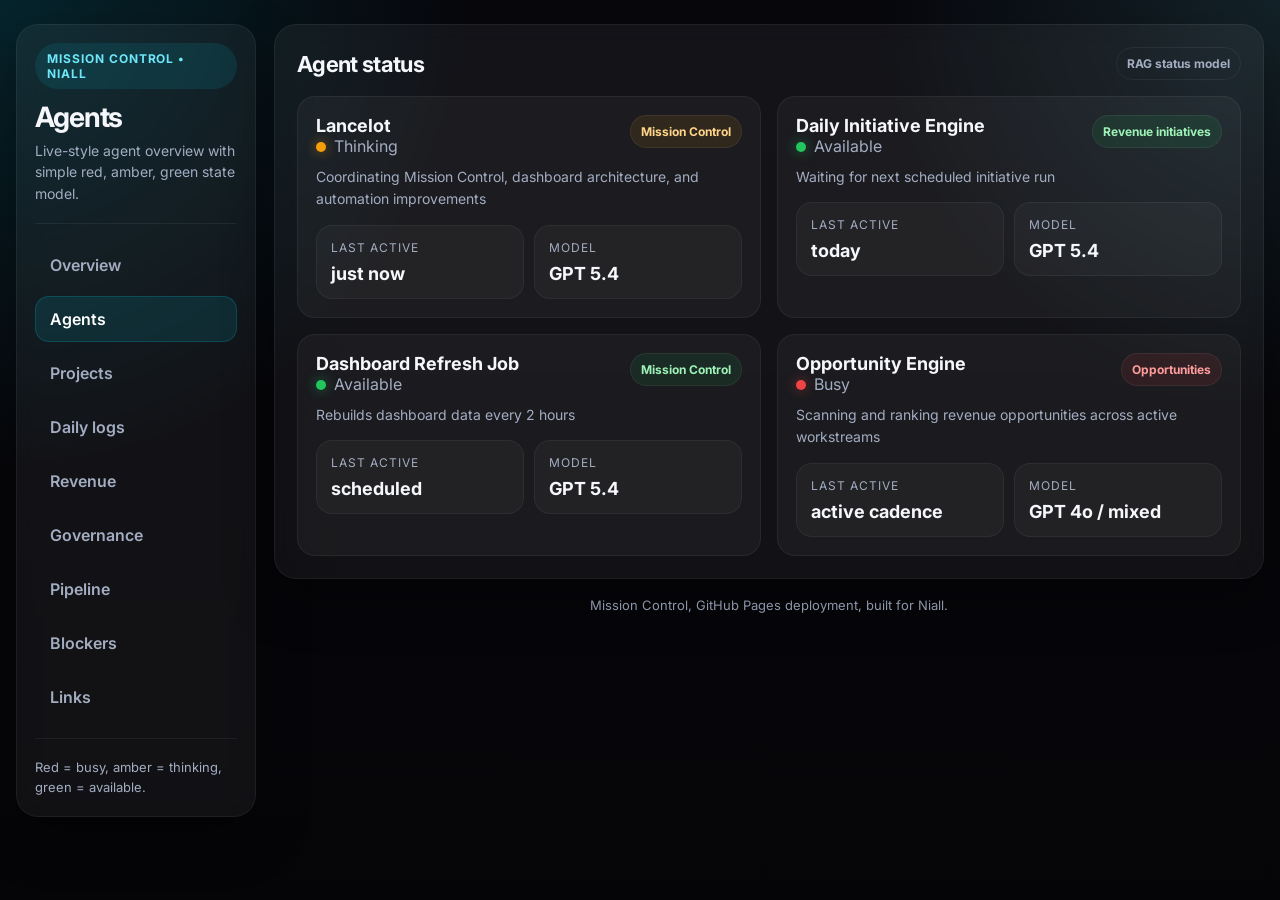
==== agents.html @ 06404aeb "Add agents page, activity feed, and stronger summary homepage" ====
<!DOCTYPE html><html lang="en"><head><meta charset="UTF-8"/><meta name="viewport" content="width=device-width, initial-scale=1.0"/><title>Agents</title><link rel="preconnect" href="https://fonts.googleapis.com"><link rel="preconnect" href="https://fonts.gstatic.com" crossorigin><link href="https://fonts.googleapis.com/css2?family=Inter:wght@400;500;600;700;800&display=swap" rel="stylesheet"><link rel="stylesheet" href="assets/app.css"></head><body><div id="app"></div><script src="assets/app.js"></script><script>(async()=>{const agents=await MissionControl.loadJson('./data/agents.json',[]); const statusDot=(s)=>s==='red'?'dot-red':s==='amber'?'dot-amber':'dot-green'; document.getElementById('app').innerHTML = MissionControl.shell({active:'agents.html',title:'Agents',subtitle:'Live-style agent overview with simple red, amber, green state model.',foot:'Red = busy, amber = thinking, green = available.'}, `<section class="page-stack"><section class="card"><div class="section-title"><h2>Agent status</h2><span class="pill">RAG status model</span></div><div class="agent-grid">${agents.map(agent=>`<article class="agent-card"><div class="agent-head"><div><div class="agent-name">${MissionControl.esc(agent.name)}</div><div class="muted"><span class="status-dot ${statusDot(agent.status)}"></span>${MissionControl.esc(agent.statusLabel)}</div></div><span class="pill status-${agent.status==='red'?'bad':agent.status==='amber'?'warn':'good'}">${MissionControl.esc(agent.workstream)}</span></div><div class="agent-task">${MissionControl.esc(agent.task)}</div><div class="agent-meta"><div class="kpi"><div class="label">Last active</div><div class="value">${MissionControl.esc(agent.lastActive)}</div></div><div class="kpi"><div class="label">Model</div><div class="value">${MissionControl.esc(agent.model)}</div></div></div></article>`).join('')}</div></section></section>`);})();</script></body></html>
---- assets/app.css ----
:root {
  --bg: #050508;
  --panel: rgba(255,255,255,0.05);
  --border: rgba(255,255,255,0.06);
  --text: #f5f7fb;
  --muted: #a3adc2;
  --accent: #00bcd4;
  --accent-2: #6ee7f9;
  --good: #22c55e;
  --warn: #f59e0b;
  --bad: #ef4444;
  --shadow: 0 20px 50px rgba(0,0,0,0.35);
  --radius: 22px;
  --sidebar-width: 240px;
}
* { box-sizing: border-box; }
html { scroll-behavior: smooth; }
body {
  margin: 0;
  min-height: 100vh;
  font-family: Inter, system-ui, sans-serif;
  color: var(--text);
  background:
    radial-gradient(circle at top left, rgba(0,188,212,0.16), transparent 30%),
    radial-gradient(circle at top right, rgba(110,231,249,0.12), transparent 26%),
    linear-gradient(180deg, #07070c 0%, var(--bg) 100%);
}
.layout {
  width: min(1440px, calc(100% - 32px));
  margin: 0 auto;
  padding: 24px 0 56px;
  display: grid;
  grid-template-columns: var(--sidebar-width) minmax(0, 1fr);
  gap: 18px;
  align-items: start;
}
.sidebar, .hero, .card {
  background: var(--panel);
  border: 1px solid var(--border);
  backdrop-filter: blur(10px);
  -webkit-backdrop-filter: blur(10px);
  box-shadow: var(--shadow);
  border-radius: var(--radius);
}
.sidebar { position: sticky; top: 18px; padding: 18px; }
.brand { padding-bottom: 18px; border-bottom: 1px solid rgba(255,255,255,0.06); margin-bottom: 18px; }
.eyebrow { display: inline-flex; gap: 8px; align-items: center; padding: 8px 12px; border-radius: 999px; background: rgba(0,188,212,0.12); color: var(--accent-2); font-size: 12px; font-weight: 700; letter-spacing: 0.08em; text-transform: uppercase; }
.brand h1, .hero h1 { letter-spacing: -0.04em; margin: 14px 0 8px; }
.brand h1 { font-size: 28px; line-height: 1.02; }
.brand p, .sub, .muted { color: var(--muted); }
.brand p { font-size: 14px; line-height: 1.55; margin: 0; }
.nav { display: grid; gap: 8px; }
.nav a { display: block; padding: 12px 14px; border-radius: 14px; color: var(--muted); text-decoration: none; border: 1px solid transparent; transition: 0.2s ease; font-weight: 600; }
.nav a:hover, .nav a.active { color: white; border-color: rgba(0,188,212,0.22); background: rgba(0,188,212,0.12); }
.sidebar-foot { margin-top: 18px; padding-top: 18px; border-top: 1px solid rgba(255,255,255,0.06); color: var(--muted); font-size: 13px; line-height: 1.6; }
.page-stack { display:grid; gap:18px; }
.wrap { min-width: 0; }
.hero { padding: 28px; display: grid; grid-template-columns: 1.5fr 1fr; gap: 20px; align-items: end; }
h1,h2,h3,p { margin: 0; }
.hero h1 { font-size: clamp(34px, 6vw, 64px); line-height: 0.96; margin-top: 14px; }
.sub { margin-top: 14px; max-width: 720px; line-height: 1.6; font-size: 15px; }
.hero-side, .grid, .links, .list, .progress-block, .progress-row, .log-list { display: grid; gap: 12px; }
.grid { gap: 18px; margin-top: 18px; }
.metrics { grid-template-columns: repeat(4, minmax(0, 1fr)); }
.two-col { grid-template-columns: 1.2fr 0.8fr; }
.card { padding: 22px; }
.label { color: var(--muted); font-size: 12px; text-transform: uppercase; letter-spacing: 0.08em; margin-bottom: 8px; }
.mini { padding: 16px 18px; border-radius: 18px; background: rgba(255,255,255,0.04); border: 1px solid rgba(255,255,255,0.05); }
.mini .value, .kpi .value { font-size: 18px; font-weight: 700; }
.metric-value { font-size: 34px; font-weight: 800; letter-spacing: -0.04em; margin-top: 8px; }
.metric-foot { color: var(--muted); margin-top: 10px; font-size: 14px; }
.section-title { display: flex; justify-content: space-between; align-items: center; gap: 12px; margin-bottom: 16px; }
.section-title h2 { font-size: 22px; letter-spacing: -0.03em; }
.pill, .tab-btn { padding: 8px 10px; border-radius: 999px; font-size: 12px; font-weight: 700; border: 1px solid var(--border); color: var(--muted); }
.status-good { color: #9ff3b8; background: rgba(34,197,94,0.1); }
.status-warn { color: #ffd58a; background: rgba(245,158,11,0.1); }
.status-bad { color: #ff9c9c; background: rgba(239,68,68,0.1); }
.kpi-grid { display: grid; grid-template-columns: repeat(2, minmax(0, 1fr)); gap: 12px; margin-top: 12px; }
.kpi, .col, .project-card, .log-item { padding: 14px; border-radius: 16px; background: rgba(255,255,255,0.03); border: 1px solid rgba(255,255,255,0.05); }
.kanban { display: grid; grid-template-columns: repeat(5, minmax(180px, 1fr)); gap: 14px; }
.projects-board-3 { grid-template-columns: repeat(3, minmax(220px, 1fr)); }
.item { padding: 12px; border-radius: 14px; background: rgba(255,255,255,0.05); border: 1px solid rgba(255,255,255,0.05); margin-bottom: 10px; }
.item small { color: var(--muted); display: block; margin-top: 6px; }
.actions li, .list li { color: var(--muted); line-height: 1.6; margin-left: 18px; padding-left: 4px; }
a { color: var(--accent-2); text-decoration: none; }
a:hover { color: white; }
.progress-head, .project-top, .project-meta, .log-summary { display: flex; justify-content: space-between; gap: 14px; align-items: center; }
.bar { height: 12px; background: rgba(255,255,255,0.06); border-radius: 999px; overflow: hidden; }
.bar > span { display: block; height: 100%; background: linear-gradient(90deg, var(--accent), var(--accent-2)); }
.project-list { min-height: 120px; }
.project-card { margin-bottom: 12px; }
.project-title { font-size: 15px; font-weight: 700; line-height: 1.4; }
.project-preview, .log-preview { color: var(--muted); font-size: 13px; line-height: 1.55; }
.project-meta, .log-date { font-size: 12px; }
.log-item { overflow: hidden; padding: 0; }
.agent-grid { display:grid; grid-template-columns: repeat(2, minmax(0,1fr)); gap:16px; }
.agent-card { padding:18px; border-radius:18px; background: rgba(255,255,255,0.04); border:1px solid rgba(255,255,255,0.06); }
.agent-head { display:flex; justify-content:space-between; align-items:flex-start; gap:12px; margin-bottom:10px; }
.agent-name { font-size:18px; font-weight:700; }
.agent-task { color: var(--muted); font-size:14px; line-height:1.6; margin:10px 0 14px; }
.agent-meta { display:grid; grid-template-columns: repeat(2,minmax(0,1fr)); gap:10px; }
.status-dot { width:10px; height:10px; border-radius:999px; display:inline-block; margin-right:8px; }
.dot-red { background: var(--bad); box-shadow: 0 0 12px rgba(239,68,68,0.5); }
.dot-amber { background: var(--warn); box-shadow: 0 0 12px rgba(245,158,11,0.5); }
.dot-green { background: var(--good); box-shadow: 0 0 12px rgba(34,197,94,0.5); }
.activity-list { display:grid; gap:12px; }
.activity-item { padding:14px 16px; border-radius:16px; background: rgba(255,255,255,0.04); border:1px solid rgba(255,255,255,0.05); }
.activity-time { color: var(--muted); font-size:12px; margin-bottom:6px; }
.activity-title { font-size:15px; font-weight:700; margin-bottom:6px; }
.log-summary { list-style: none; cursor: pointer; padding: 14px 16px; align-items: start; }
.log-summary::-webkit-details-marker { display:none; }
.log-date { font-weight: 700; font-size: 14px; margin-bottom: 4px; }
.log-content { margin: 0; padding: 0 16px 16px; color: #d7deee; white-space: pre-wrap; font-size: 13px; line-height: 1.6; font-family: ui-monospace, SFMono-Regular, Menlo, monospace; border-top: 1px solid rgba(255,255,255,0.06); background: rgba(255,255,255,0.02); }
.priority-badge { display: inline-flex; align-items: center; padding: 5px 9px; border-radius: 999px; font-size: 11px; font-weight: 800; text-transform: uppercase; letter-spacing: 0.06em; }
.priority-high { background: rgba(239,68,68,0.14); color: #ff9c9c; }
.priority-medium { background: rgba(245,158,11,0.14); color: #ffd58a; }
.priority-low { background: rgba(34,197,94,0.14); color: #9ff3b8; }
.footer { color: var(--muted); text-align: center; font-size: 13px; margin-top: 18px; }
@media (max-width: 1100px) { .layout,.hero,.metrics,.two-col,.kanban,.projects-board-3,.agent-grid,.agent-meta { grid-template-columns: 1fr; } .sidebar { position: static; } }
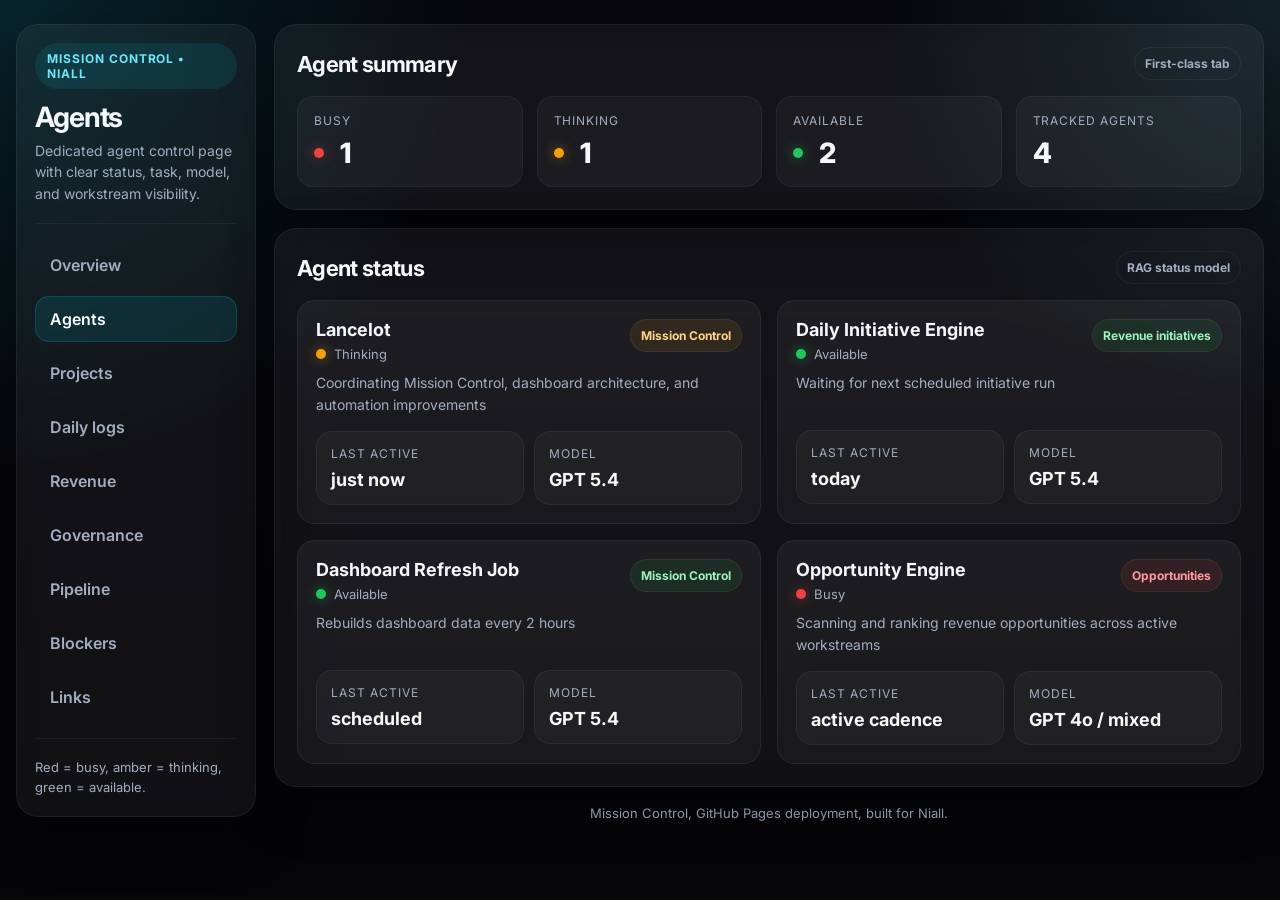
==== commit 68aa4d43: "Improve agents page formatting and homepage agents link" ====
--- a/agents.html
+++ b/agents.html
@@ -1 +1 @@
-<!DOCTYPE html><html lang="en"><head><meta charset="UTF-8"/><meta name="viewport" content="width=device-width, initial-scale=1.0"/><title>Agents</title><link rel="preconnect" href="https://fonts.googleapis.com"><link rel="preconnect" href="https://fonts.gstatic.com" crossorigin><link href="https://fonts.googleapis.com/css2?family=Inter:wght@400;500;600;700;800&display=swap" rel="stylesheet"><link rel="stylesheet" href="assets/app.css"></head><body><div id="app"></div><script src="assets/app.js"></script><script>(async()=>{const agents=await MissionControl.loadJson('./data/agents.json',[]); const statusDot=(s)=>s==='red'?'dot-red':s==='amber'?'dot-amber':'dot-green'; document.getElementById('app').innerHTML = MissionControl.shell({active:'agents.html',title:'Agents',subtitle:'Live-style agent overview with simple red, amber, green state model.',foot:'Red = busy, amber = thinking, green = available.'}, `<section class="page-stack"><section class="card"><div class="section-title"><h2>Agent status</h2><span class="pill">RAG status model</span></div><div class="agent-grid">${agents.map(agent=>`<article class="agent-card"><div class="agent-head"><div><div class="agent-name">${MissionControl.esc(agent.name)}</div><div class="muted"><span class="status-dot ${statusDot(agent.status)}"></span>${MissionControl.esc(agent.statusLabel)}</div></div><span class="pill status-${agent.status==='red'?'bad':agent.status==='amber'?'warn':'good'}">${MissionControl.esc(agent.workstream)}</span></div><div class="agent-task">${MissionControl.esc(agent.task)}</div><div class="agent-meta"><div class="kpi"><div class="label">Last active</div><div class="value">${MissionControl.esc(agent.lastActive)}</div></div><div class="kpi"><div class="label">Model</div><div class="value">${MissionControl.esc(agent.model)}</div></div></div></article>`).join('')}</div></section></section>`);})();</script></body></html>+<!DOCTYPE html><html lang="en"><head><meta charset="UTF-8"/><meta name="viewport" content="width=device-width, initial-scale=1.0"/><title>Agents</title><link rel="preconnect" href="https://fonts.googleapis.com"><link rel="preconnect" href="https://fonts.gstatic.com" crossorigin><link href="https://fonts.googleapis.com/css2?family=Inter:wght@400;500;600;700;800&display=swap" rel="stylesheet"><link rel="stylesheet" href="assets/app.css"></head><body><div id="app"></div><script src="assets/app.js"></script><script>(async()=>{const agents=await MissionControl.loadJson('./data/agents.json',[]); const count={red:0,amber:0,green:0}; agents.forEach(a=>count[a.status]=(count[a.status]||0)+1); const statusDot=(s)=>s==='red'?'dot-red':s==='amber'?'dot-amber':'dot-green'; document.getElementById('app').innerHTML = MissionControl.shell({active:'agents.html',title:'Agents',subtitle:'Dedicated agent control page with clear status, task, model, and workstream visibility.',foot:'Red = busy, amber = thinking, green = available.'}, `<section class="page-stack"><section class="card"><div class="section-title"><h2>Agent summary</h2><span class="pill">First-class tab</span></div><div class="agent-summary-grid"><div class="agent-summary-card"><div class="label">Busy</div><div class="agent-summary-value"><span class="status-dot dot-red"></span>${count.red||0}</div></div><div class="agent-summary-card"><div class="label">Thinking</div><div class="agent-summary-value"><span class="status-dot dot-amber"></span>${count.amber||0}</div></div><div class="agent-summary-card"><div class="label">Available</div><div class="agent-summary-value"><span class="status-dot dot-green"></span>${count.green||0}</div></div><div class="agent-summary-card"><div class="label">Tracked agents</div><div class="agent-summary-value">${agents.length}</div></div></div></section><section class="card"><div class="section-title"><h2>Agent status</h2><span class="pill">RAG status model</span></div><div class="agent-grid">${agents.map(agent=>`<article class="agent-card"><div class="agent-head"><div><div class="agent-name">${MissionControl.esc(agent.name)}</div><div class="agent-status-line"><span class="status-dot ${statusDot(agent.status)}"></span>${MissionControl.esc(agent.statusLabel)}</div></div><span class="pill status-${agent.status==='red'?'bad':agent.status==='amber'?'warn':'good'}">${MissionControl.esc(agent.workstream)}</span></div><div class="agent-task">${MissionControl.esc(agent.task)}</div><div class="agent-meta"><div class="kpi"><div class="label">Last active</div><div class="value">${MissionControl.esc(agent.lastActive)}</div></div><div class="kpi"><div class="label">Model</div><div class="value">${MissionControl.esc(agent.model)}</div></div></div></article>`).join('')}</div></section></section>`);})();</script></body></html>
--- a/assets/app.css
+++ b/assets/app.css
@@ -95,12 +95,16 @@
 .project-meta, .log-date { font-size: 12px; }
 .log-item { overflow: hidden; padding: 0; }
 .agent-grid { display:grid; grid-template-columns: repeat(2, minmax(0,1fr)); gap:16px; }
-.agent-card { padding:18px; border-radius:18px; background: rgba(255,255,255,0.04); border:1px solid rgba(255,255,255,0.06); }
+.agent-card { padding:18px; border-radius:18px; background: linear-gradient(180deg, rgba(255,255,255,0.05), rgba(255,255,255,0.03)); border:1px solid rgba(255,255,255,0.06); }
 .agent-head { display:flex; justify-content:space-between; align-items:flex-start; gap:12px; margin-bottom:10px; }
 .agent-name { font-size:18px; font-weight:700; }
-.agent-task { color: var(--muted); font-size:14px; line-height:1.6; margin:10px 0 14px; }
+.agent-status-line { display:flex; align-items:center; color: var(--muted); font-size:13px; margin-top:6px; }
+.agent-task { color: var(--muted); font-size:14px; line-height:1.6; margin:10px 0 14px; min-height: 44px; }
 .agent-meta { display:grid; grid-template-columns: repeat(2,minmax(0,1fr)); gap:10px; }
-.status-dot { width:10px; height:10px; border-radius:999px; display:inline-block; margin-right:8px; }
+.agent-summary-grid { display:grid; grid-template-columns: repeat(4, minmax(0,1fr)); gap:14px; }
+.agent-summary-card { padding:16px; border-radius:16px; background: rgba(255,255,255,0.04); border:1px solid rgba(255,255,255,0.05); }
+.agent-summary-value { font-size:28px; font-weight:800; letter-spacing:-0.04em; display:flex; align-items:center; gap:8px; }
+.status-dot { width:10px; height:10px; border-radius:999px; display:inline-block; margin-right:8px; flex: 0 0 auto; }
 .dot-red { background: var(--bad); box-shadow: 0 0 12px rgba(239,68,68,0.5); }
 .dot-amber { background: var(--warn); box-shadow: 0 0 12px rgba(245,158,11,0.5); }
 .dot-green { background: var(--good); box-shadow: 0 0 12px rgba(34,197,94,0.5); }
@@ -117,4 +121,4 @@
 .priority-medium { background: rgba(245,158,11,0.14); color: #ffd58a; }
 .priority-low { background: rgba(34,197,94,0.14); color: #9ff3b8; }
 .footer { color: var(--muted); text-align: center; font-size: 13px; margin-top: 18px; }
-@media (max-width: 1100px) { .layout,.hero,.metrics,.two-col,.kanban,.projects-board-3,.agent-grid,.agent-meta { grid-template-columns: 1fr; } .sidebar { position: static; } }
+@media (max-width: 1100px) { .layout,.hero,.metrics,.two-col,.kanban,.projects-board-3,.agent-grid,.agent-meta,.agent-summary-grid { grid-template-columns: 1fr; } .sidebar { position: static; } }
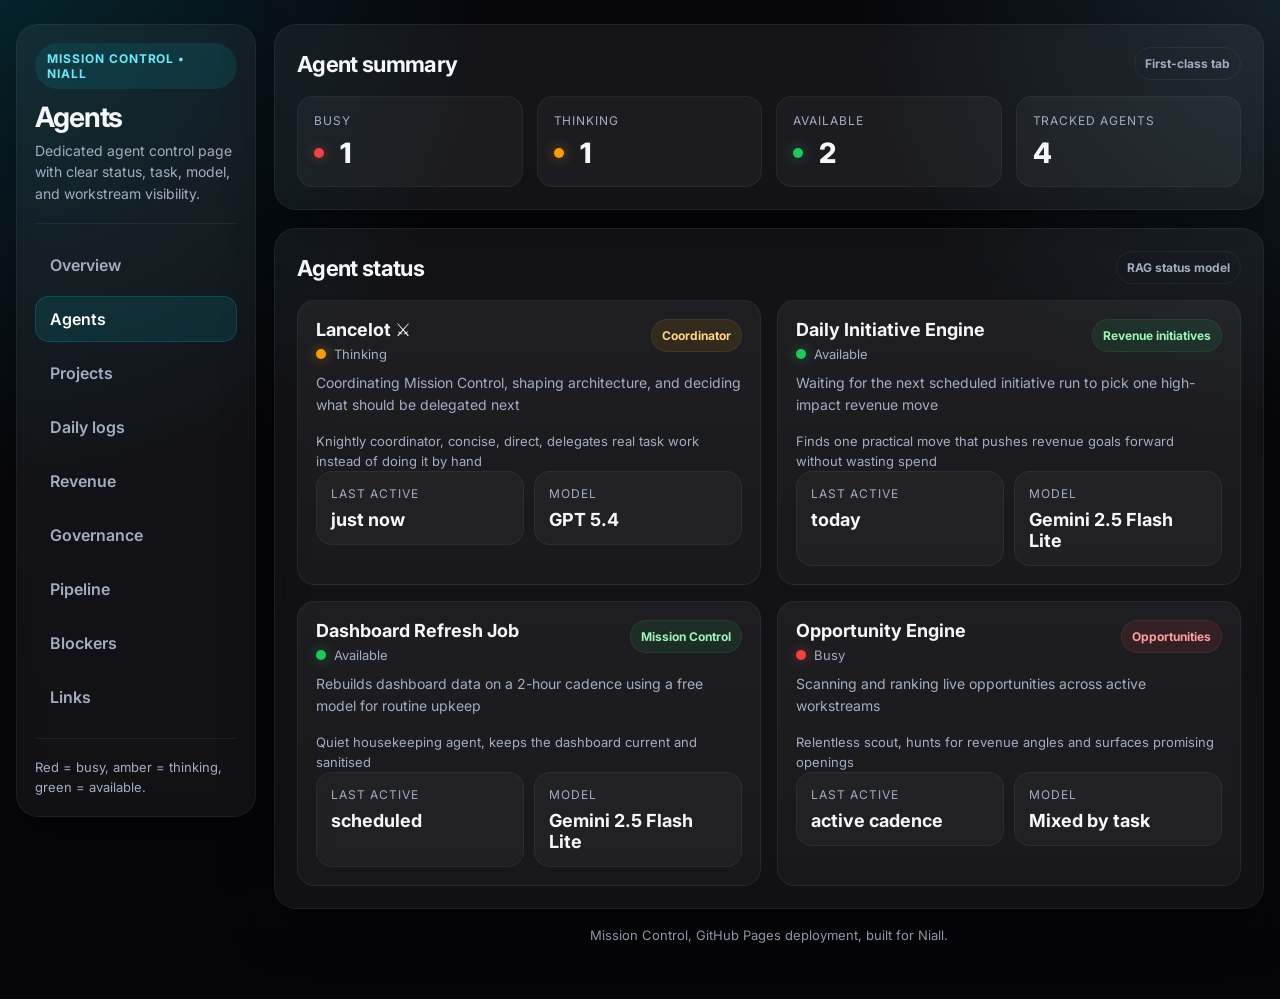
==== commit c2d7850a: "Use SOUL-style agent summaries and reflect free-vs-reasoning model split" ====
--- a/agents.html
+++ b/agents.html
@@ -1 +1 @@
-<!DOCTYPE html><html lang="en"><head><meta charset="UTF-8"/><meta name="viewport" content="width=device-width, initial-scale=1.0"/><title>Agents</title><link rel="preconnect" href="https://fonts.googleapis.com"><link rel="preconnect" href="https://fonts.gstatic.com" crossorigin><link href="https://fonts.googleapis.com/css2?family=Inter:wght@400;500;600;700;800&display=swap" rel="stylesheet"><link rel="stylesheet" href="assets/app.css"></head><body><div id="app"></div><script src="assets/app.js"></script><script>(async()=>{const agents=await MissionControl.loadJson('./data/agents.json',[]); const count={red:0,amber:0,green:0}; agents.forEach(a=>count[a.status]=(count[a.status]||0)+1); const statusDot=(s)=>s==='red'?'dot-red':s==='amber'?'dot-amber':'dot-green'; document.getElementById('app').innerHTML = MissionControl.shell({active:'agents.html',title:'Agents',subtitle:'Dedicated agent control page with clear status, task, model, and workstream visibility.',foot:'Red = busy, amber = thinking, green = available.'}, `<section class="page-stack"><section class="card"><div class="section-title"><h2>Agent summary</h2><span class="pill">First-class tab</span></div><div class="agent-summary-grid"><div class="agent-summary-card"><div class="label">Busy</div><div class="agent-summary-value"><span class="status-dot dot-red"></span>${count.red||0}</div></div><div class="agent-summary-card"><div class="label">Thinking</div><div class="agent-summary-value"><span class="status-dot dot-amber"></span>${count.amber||0}</div></div><div class="agent-summary-card"><div class="label">Available</div><div class="agent-summary-value"><span class="status-dot dot-green"></span>${count.green||0}</div></div><div class="agent-summary-card"><div class="label">Tracked agents</div><div class="agent-summary-value">${agents.length}</div></div></div></section><section class="card"><div class="section-title"><h2>Agent status</h2><span class="pill">RAG status model</span></div><div class="agent-grid">${agents.map(agent=>`<article class="agent-card"><div class="agent-head"><div><div class="agent-name">${MissionControl.esc(agent.name)}</div><div class="agent-status-line"><span class="status-dot ${statusDot(agent.status)}"></span>${MissionControl.esc(agent.statusLabel)}</div></div><span class="pill status-${agent.status==='red'?'bad':agent.status==='amber'?'warn':'good'}">${MissionControl.esc(agent.workstream)}</span></div><div class="agent-task">${MissionControl.esc(agent.task)}</div><div class="agent-meta"><div class="kpi"><div class="label">Last active</div><div class="value">${MissionControl.esc(agent.lastActive)}</div></div><div class="kpi"><div class="label">Model</div><div class="value">${MissionControl.esc(agent.model)}</div></div></div></article>`).join('')}</div></section></section>`);})();</script></body></html>+<!DOCTYPE html><html lang="en"><head><meta charset="UTF-8"/><meta name="viewport" content="width=device-width, initial-scale=1.0"/><title>Agents</title><link rel="preconnect" href="https://fonts.googleapis.com"><link rel="preconnect" href="https://fonts.gstatic.com" crossorigin><link href="https://fonts.googleapis.com/css2?family=Inter:wght@400;500;600;700;800&display=swap" rel="stylesheet"><link rel="stylesheet" href="assets/app.css"></head><body><div id="app"></div><script src="assets/app.js"></script><script>(async()=>{const agents=await MissionControl.loadJson('./data/agents.json',[]); const count={red:0,amber:0,green:0}; agents.forEach(a=>count[a.status]=(count[a.status]||0)+1); const statusDot=(s)=>s==='red'?'dot-red':s==='amber'?'dot-amber':'dot-green'; document.getElementById('app').innerHTML = MissionControl.shell({active:'agents.html',title:'Agents',subtitle:'Dedicated agent control page with clear status, task, model, and workstream visibility.',foot:'Red = busy, amber = thinking, green = available.'}, `<section class="page-stack"><section class="card"><div class="section-title"><h2>Agent summary</h2><span class="pill">First-class tab</span></div><div class="agent-summary-grid"><div class="agent-summary-card"><div class="label">Busy</div><div class="agent-summary-value"><span class="status-dot dot-red"></span>${count.red||0}</div></div><div class="agent-summary-card"><div class="label">Thinking</div><div class="agent-summary-value"><span class="status-dot dot-amber"></span>${count.amber||0}</div></div><div class="agent-summary-card"><div class="label">Available</div><div class="agent-summary-value"><span class="status-dot dot-green"></span>${count.green||0}</div></div><div class="agent-summary-card"><div class="label">Tracked agents</div><div class="agent-summary-value">${agents.length}</div></div></div></section><section class="card"><div class="section-title"><h2>Agent status</h2><span class="pill">RAG status model</span></div><div class="agent-grid">${agents.map(agent=>`<article class="agent-card"><div class="agent-head"><div><div class="agent-name">${MissionControl.esc(agent.name)}</div><div class="agent-status-line"><span class="status-dot ${statusDot(agent.status)}"></span>${MissionControl.esc(agent.statusLabel)}</div></div><span class="pill status-${agent.status==='red'?'bad':agent.status==='amber'?'warn':'good'}">${MissionControl.esc(agent.workstream)}</span></div><div class="agent-task">${MissionControl.esc(agent.task)}</div><div class="project-preview">${MissionControl.esc(agent.summary || '')}</div><div class="agent-meta"><div class="kpi"><div class="label">Last active</div><div class="value">${MissionControl.esc(agent.lastActive)}</div></div><div class="kpi"><div class="label">Model</div><div class="value">${MissionControl.esc(agent.model)}</div></div></div></article>`).join('')}</div></section></section>`);})();</script></body></html>
